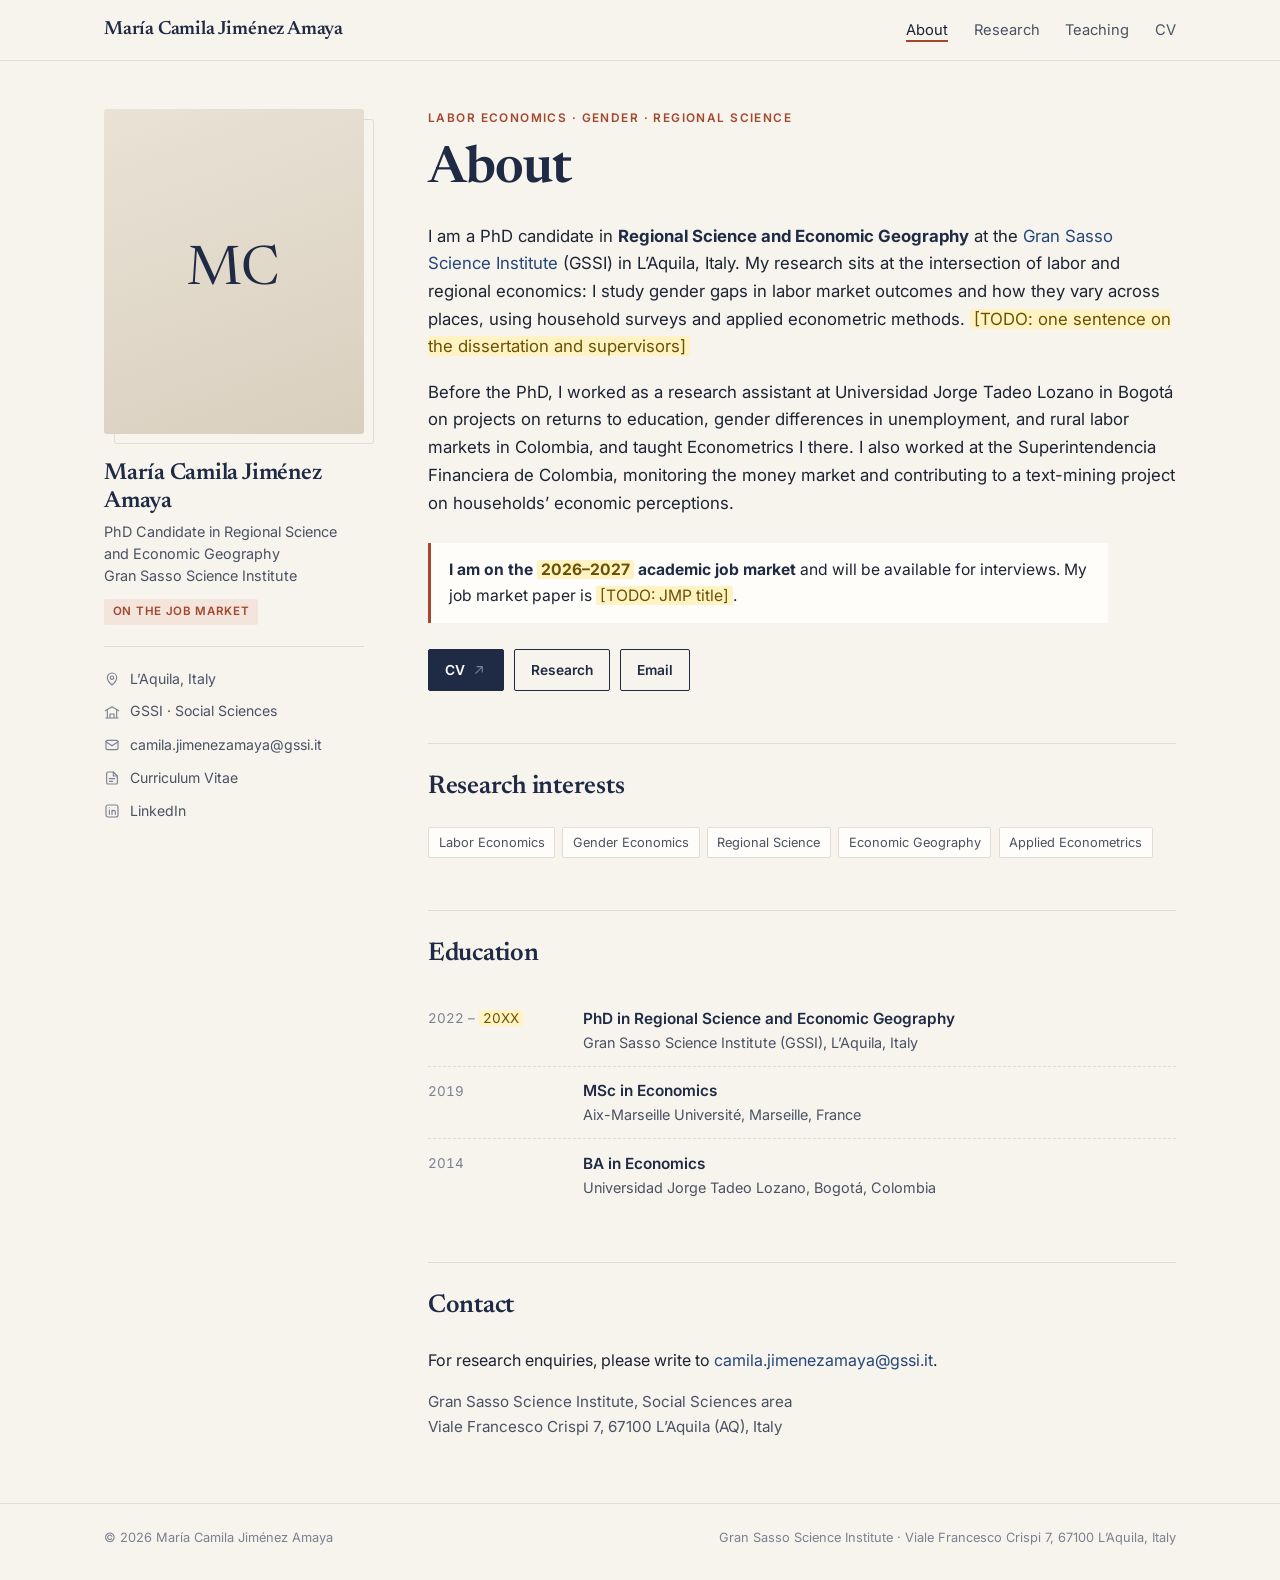
==== index.html @ ac66f8f9 "Initial academic website: About, Research, Teaching pages Static HTML/CSS site for GitHub Pages (no " ====
<!DOCTYPE html>
<html lang="en">
<head>
  <meta charset="utf-8">
  <meta name="viewport" content="width=device-width, initial-scale=1">
  <title>María Camila Jiménez Amaya</title>
  <meta name="description" content="María Camila Jiménez Amaya, PhD candidate in Regional Science and Economic Geography at the Gran Sasso Science Institute. Labor economics, gender gaps and regional labor markets.">
  <meta name="author" content="María Camila Jiménez Amaya">
  <meta property="og:title" content="María Camila Jiménez Amaya">
  <meta property="og:description" content="María Camila Jiménez Amaya, PhD candidate in Regional Science and Economic Geography at the Gran Sasso Science Institute. Labor economics, gender gaps and regional labor markets.">
  <meta property="og:type" content="website">
  <link rel="icon" href="assets/img/favicon.svg" type="image/svg+xml">
  <link rel="preconnect" href="https://fonts.googleapis.com">
  <link rel="preconnect" href="https://fonts.gstatic.com" crossorigin>
  <link href="https://fonts.googleapis.com/css2?family=Inter:wght@400;500;600;700&family=Newsreader:ital,opsz,wght@0,6..72,400;0,6..72,600;1,6..72,400&display=swap" rel="stylesheet">
  <link rel="stylesheet" href="assets/css/style.css">
</head>
<body>
<a class="skip-link" href="#content">Skip to content</a>

<header class="site-header">
  <div class="inner">
    <a class="brand" href="index.html">María Camila Jiménez Amaya</a>
    <nav aria-label="Main">
      <ul class="nav">
        <li><a href="index.html" aria-current="page">About</a></li>
        <li><a href="research.html">Research</a></li>
        <li><a href="teaching.html">Teaching</a></li>
        <li><a href="files/CV_Jimenez_Amaya.pdf">CV</a></li>
      </ul>
    </nav>
  </div>
</header>

<div class="layout">

  <aside class="profile" aria-label="Profile">
    <!-- PHOTO: save the portrait as assets/img/profile.jpg (portrait, ~800x1000 px) and replace the
         <div> below with:
         <img class="portrait" src="assets/img/profile.jpg" alt="Portrait of María Camila Jiménez Amaya"> -->
    <div class="portrait placeholder" role="img" aria-label="Photo coming soon">MC</div>
    <h2>María Camila Jiménez Amaya</h2>
    <p class="role">PhD Candidate in Regional Science and Economic Geography<br>Gran Sasso Science Institute</p>
    <span class="jm-badge">On the job market</span>
    <ul>
      <li><svg class="icon" viewBox="0 0 24 24" fill="none" stroke="currentColor" stroke-width="1.7" stroke-linecap="round" stroke-linejoin="round" aria-hidden="true"><path d="M12 21s-7-6.2-7-11a7 7 0 0 1 14 0c0 4.8-7 11-7 11z"/><circle cx="12" cy="10" r="2.5"/></svg>L’Aquila, Italy</li>
      <li><svg class="icon" viewBox="0 0 24 24" fill="none" stroke="currentColor" stroke-width="1.7" stroke-linecap="round" stroke-linejoin="round" aria-hidden="true"><path d="M3 21h18M5 21V10M19 21V10M9 21v-6h6v6M2 10l10-6 10 6"/></svg><a href="https://www.gssi.it/">GSSI · Social Sciences</a></li>
      <li><svg class="icon" viewBox="0 0 24 24" fill="none" stroke="currentColor" stroke-width="1.7" stroke-linecap="round" stroke-linejoin="round" aria-hidden="true"><rect x="3" y="5" width="18" height="14" rx="2"/><path d="m3 7 9 6 9-6"/></svg><a href="mailto:camila.jimenezamaya@gssi.it">camila.jimenezamaya@gssi.it</a></li>
      <li><svg class="icon" viewBox="0 0 24 24" fill="none" stroke="currentColor" stroke-width="1.7" stroke-linecap="round" stroke-linejoin="round" aria-hidden="true"><path d="M14 3H6a2 2 0 0 0-2 2v14a2 2 0 0 0 2 2h12a2 2 0 0 0 2-2V9z"/><path d="M14 3v6h6M8 13h8M8 17h5"/></svg><a href="files/CV_Jimenez_Amaya.pdf">Curriculum Vitae</a></li>
      <li><svg class="icon" viewBox="0 0 24 24" fill="none" stroke="currentColor" stroke-width="1.7" stroke-linecap="round" stroke-linejoin="round" aria-hidden="true"><rect x="3" y="3" width="18" height="18" rx="3"/><path d="M8 10.5V17M8 7.2v.01M12 17v-6.5M12 13.5a2.5 2.5 0 0 1 5 0V17"/></svg><a href="https://www.linkedin.com/in/mar%C3%ADa-camila-jim%C3%A9nez-amaya-291373195/">LinkedIn</a></li>
      <!-- Uncomment and fill in when available:
      <li><svg class="icon" viewBox="0 0 24 24" fill="none" stroke="currentColor" stroke-width="1.7" stroke-linecap="round" stroke-linejoin="round" aria-hidden="true"><circle cx="12" cy="12" r="9"/><path d="M9 8.2v.01M9 10.8V16.5M12.5 8.5h1.6a4 4 0 0 1 0 8h-1.6z"/></svg><a href="https://orcid.org/0000-0000-0000-0000">ORCID</a></li>
      <li><svg class="icon" viewBox="0 0 24 24" fill="none" stroke="currentColor" stroke-width="1.7" stroke-linecap="round" stroke-linejoin="round" aria-hidden="true"><path d="M2 9.5 12 4.5l10 5-10 5z"/><path d="M6 11.5v4.5c3.3 2.2 8.7 2.2 12 0v-4.5"/></svg><a href="https://scholar.google.com/citations?user=XXXX">Google Scholar</a></li>
      -->
    </ul>
  </aside>

  <main id="content">

    <p class="eyebrow">Labor economics · Gender · Regional science</p>
    <h1>About</h1>

    <div class="lede">
      <p>I am a PhD candidate in <strong>Regional Science and Economic Geography</strong> at the
      <a href="https://www.gssi.it/">Gran Sasso Science Institute</a> (GSSI) in L’Aquila, Italy.
      My research sits at the intersection of labor and regional economics: I study gender gaps in labor
      market outcomes and how they vary across places, using household surveys and applied econometric methods.
      <!-- TODO: one sentence on the dissertation and supervisors, e.g.
           "My dissertation, supervised by Prof. X and Prof. Y, examines ..." -->
      <em class="todo">[TODO: one sentence on the dissertation and supervisors]</em></p>

      <p>Before the PhD, I worked as a research assistant at Universidad Jorge Tadeo Lozano in Bogotá on projects
      on returns to education, gender differences in unemployment, and rural labor markets in Colombia, and taught
      Econometrics I there. I also worked at the Superintendencia Financiera de Colombia, monitoring the money
      market and contributing to a text-mining project on households’ economic perceptions.</p>
    </div>

    <div class="callout">
      <strong>I am on the <span class="todo">2026–2027</span> academic job market</strong> and will be available
      for interviews. My job market paper is
      <a href="research.html#jmp"><span class="todo">[TODO: JMP title]</span></a>.
    </div>

    <div class="actions">
      <a class="btn solid" href="files/CV_Jimenez_Amaya.pdf">CV <svg class="icon" viewBox="0 0 24 24" fill="none" stroke="currentColor" stroke-width="1.7" stroke-linecap="round" stroke-linejoin="round" aria-hidden="true"><path d="M7 17 17 7M9 7h8v8"/></svg></a>
      <a class="btn" href="research.html">Research</a>
      <a class="btn" href="mailto:camila.jimenezamaya@gssi.it">Email</a>
    </div>

    <h2 class="section">Research interests</h2>
    <ul class="tags">
      <li>Labor Economics</li>
      <li>Gender Economics</li>
      <li>Regional Science</li>
      <li>Economic Geography</li>
      <li>Applied Econometrics</li>
    </ul>

    <h2 class="section">Education</h2>
    <ul class="entries">
      <li><span class="when">2022 – <span class="todo">20XX</span></span>
        <span class="what"><b>PhD in Regional Science and Economic Geography</b>
        <span>Gran Sasso Science Institute (GSSI), L’Aquila, Italy</span></span></li>
      <li><span class="when">2019</span>
        <span class="what"><b>MSc in Economics</b>
        <span>Aix-Marseille Université, Marseille, France</span></span></li>
      <li><span class="when">2014</span>
        <span class="what"><b>BA in Economics</b>
        <span>Universidad Jorge Tadeo Lozano, Bogotá, Colombia</span></span></li>
    </ul>

    <h2 class="section" id="contact">Contact</h2>
    <p style="max-width:68ch;margin:0 0 1rem">For research enquiries, please write to
      <a href="mailto:camila.jimenezamaya@gssi.it">camila.jimenezamaya@gssi.it</a>.</p>
    <p style="max-width:68ch;margin:0;color:var(--ink-soft);font-size:.95rem">
      Gran Sasso Science Institute, Social Sciences area<br>
      Viale Francesco Crispi 7, 67100 L’Aquila (AQ), Italy</p>

  </main>
</div>

<footer class="site-footer">
  <div class="inner">
    <span>© 2026 María Camila Jiménez Amaya</span>
    <span>Gran Sasso Science Institute · Viale Francesco Crispi 7, 67100 L’Aquila, Italy</span>
  </div>
</footer>
</body>
</html>
---- assets/css/style.css ----
/* ==========================================================================
   María Camila Jiménez Amaya — personal academic website
   Plain HTML/CSS, no build step. Colours and fonts are set in :root below.
   ========================================================================== */

:root {
  --bg: #f7f4ee;          /* warm paper */
  --surface: #fffdf9;     /* cards */
  --ink: #1c2333;         /* body text */
  --ink-soft: #4a5263;    /* secondary text */
  --muted: #7b8191;       /* dates, meta */
  --rule: #e3ddd1;        /* hairlines */
  --accent: #a3472d;      /* terracotta: labels, links on hover */
  --accent-soft: #f3e4dc;
  --navy: #1f2a44;        /* buttons, name */
  --link: #24467a;

  --serif: "Newsreader", "Source Serif 4", Georgia, "Times New Roman", serif;
  --sans: "Inter", -apple-system, BlinkMacSystemFont, "Segoe UI", Roboto, Helvetica, Arial, sans-serif;

  --maxw: 1120px;
  --sidebar: 260px;
}

*,
*::before,
*::after { box-sizing: border-box; }

html { -webkit-text-size-adjust: 100%; scroll-behavior: smooth; }

body {
  margin: 0;
  background: var(--bg);
  color: var(--ink);
  font-family: var(--sans);
  font-size: 16px;
  line-height: 1.65;
  -webkit-font-smoothing: antialiased;
}

a { color: var(--link); text-decoration: none; border-bottom: 1px solid transparent; transition: color .15s, border-color .15s; }
a:hover { color: var(--accent); border-bottom-color: currentColor; }
a:focus-visible, button:focus-visible, summary:focus-visible { outline: 2px solid var(--accent); outline-offset: 3px; border-radius: 2px; }

img { max-width: 100%; display: block; }

.skip-link { position: absolute; left: -9999px; }
.skip-link:focus { left: 1rem; top: 1rem; background: var(--navy); color: #fff; padding: .5rem .75rem; z-index: 10; }

/* ---------- Top navigation ---------- */
.site-header {
  position: sticky; top: 0; z-index: 5;
  background: rgba(247, 244, 238, .92);
  backdrop-filter: saturate(140%) blur(6px);
  border-bottom: 1px solid var(--rule);
}
.site-header .inner {
  max-width: var(--maxw); margin: 0 auto; padding: .9rem 1.5rem;
  display: flex; align-items: center; justify-content: space-between; gap: 1rem;
}
.brand { font-family: var(--serif); font-size: 1.2rem; font-weight: 600; color: var(--navy); border: 0; letter-spacing: -.01em; }
.brand:hover { border: 0; color: var(--navy); }
.nav { display: flex; gap: 1.6rem; list-style: none; margin: 0; padding: 0; font-size: .92rem; }
.nav a { color: var(--ink-soft); border: 0; padding: .2rem 0; }
.nav a:hover { color: var(--ink); }
.nav a[aria-current="page"] { color: var(--ink); box-shadow: inset 0 -2px 0 var(--accent); }

/* ---------- Page layout ---------- */
.layout {
  max-width: var(--maxw); margin: 0 auto; padding: 3rem 1.5rem 4rem;
  display: grid; grid-template-columns: var(--sidebar) minmax(0, 1fr); gap: 4rem;
}

/* ---------- Sidebar (profile) ---------- */
.profile { position: sticky; top: 5.5rem; align-self: start; }
.portrait {
  width: 100%; aspect-ratio: 4 / 5; object-fit: cover;
  border-radius: 3px;
  box-shadow: 10px 10px 0 -1px var(--bg), 10px 10px 0 0 var(--rule);
}
/* Placeholder shown until a photo is added (see README). */
.portrait.placeholder {
  display: grid; place-items: center;
  background: linear-gradient(160deg, #e9e2d5, #d9cfbf);
  font-family: var(--serif); font-size: 3.4rem; color: var(--navy); letter-spacing: .02em;
}
.profile h2 { font-family: var(--serif); font-weight: 600; font-size: 1.45rem; line-height: 1.2; margin: 1.6rem 0 .35rem; color: var(--navy); letter-spacing: -.01em; }
.profile .role { margin: 0; font-size: .9rem; color: var(--ink-soft); line-height: 1.5; }
.profile .jm-badge {
  display: inline-block; margin-top: .8rem; padding: .22rem .55rem;
  font-size: .72rem; font-weight: 600; letter-spacing: .06em; text-transform: uppercase;
  color: var(--accent); background: var(--accent-soft); border-radius: 2px;
}
.profile ul { list-style: none; padding: 0; margin: 1.3rem 0 0; border-top: 1px solid var(--rule); padding-top: 1rem; font-size: .88rem; }
.profile li { display: flex; align-items: center; gap: .6rem; padding: .28rem 0; color: var(--ink-soft); }
.profile li a { color: var(--ink-soft); }
.profile li a:hover { color: var(--accent); }
.icon { width: 16px; height: 16px; flex: none; color: var(--muted); }

/* ---------- Main content ---------- */
main { min-width: 0; }
.eyebrow {
  font-size: .74rem; font-weight: 600; letter-spacing: .12em; text-transform: uppercase;
  color: var(--accent); margin: 0 0 .9rem;
}
h1 {
  font-family: var(--serif); font-weight: 600; color: var(--navy);
  font-size: clamp(2.2rem, 4.2vw, 3.2rem); line-height: 1.08; letter-spacing: -.02em;
  margin: 0 0 1.5rem;
}
h2.section {
  font-family: var(--serif); font-weight: 600; color: var(--navy);
  font-size: 1.6rem; letter-spacing: -.01em; margin: 3.2rem 0 1.2rem;
  padding-top: 1.4rem; border-top: 1px solid var(--rule);
}
h3 { font-family: var(--serif); font-weight: 600; color: var(--navy); }

.lede p { font-size: 1.05rem; color: var(--ink); margin: 0 0 1.1rem; max-width: 68ch; }
.lede strong { color: var(--navy); }

.callout {
  border-left: 3px solid var(--accent); background: var(--surface);
  padding: .9rem 1.1rem; margin: 1.6rem 0; max-width: 68ch; font-size: .98rem;
}
.callout strong { color: var(--navy); }

.actions { display: flex; flex-wrap: wrap; gap: .6rem; margin: 1.6rem 0 0; }
.btn {
  display: inline-flex; align-items: center; gap: .4rem;
  font-size: .86rem; font-weight: 600; padding: .55rem 1rem; border-radius: 2px;
  border: 1px solid var(--navy); color: var(--navy); background: transparent;
}
.btn:hover { background: var(--navy); color: #fff; border-color: var(--navy); }
.btn.solid { background: var(--navy); color: #fff; }
.btn.solid:hover { background: var(--accent); border-color: var(--accent); }

.tags { display: flex; flex-wrap: wrap; gap: .45rem; padding: 0; margin: 0; list-style: none; }
.tags li {
  font-size: .8rem; padding: .25rem .6rem; border: 1px solid var(--rule); background: var(--surface);
  border-radius: 2px; color: var(--ink-soft);
}

/* Timeline-style lists (education, experience) */
.entries { list-style: none; padding: 0; margin: 0; }
.entries li { display: grid; grid-template-columns: 8.5rem 1fr; gap: 1.2rem; padding: .7rem 0; border-bottom: 1px dashed var(--rule); }
.entries li:last-child { border-bottom: 0; }
.entries .when { font-size: .84rem; color: var(--muted); font-variant-numeric: tabular-nums; padding-top: .1rem; }
.entries .what { font-size: .96rem; }
.entries .what b { color: var(--navy); font-weight: 600; }
.entries .what span { display: block; color: var(--ink-soft); font-size: .9rem; }

/* ---------- Research: paper cards (Karge-style) ---------- */
.paper {
  display: grid; grid-template-columns: minmax(200px, 15rem) 1fr; gap: 2rem;
  background: var(--surface); border: 1px solid var(--rule); border-top: 3px solid var(--accent);
  padding: 1.8rem; margin: 0 0 1.4rem;
}
.paper .label { font-size: .7rem; font-weight: 700; letter-spacing: .12em; text-transform: uppercase; color: var(--accent); margin: 0 0 .7rem; }
.paper h3 { font-size: 1.55rem; line-height: 1.15; margin: 0 0 .6rem; letter-spacing: -.01em; }
.paper .authors { font-size: .88rem; color: var(--ink-soft); font-style: italic; margin: 0 0 1rem; }
.paper .abstract { font-size: .95rem; color: var(--ink); margin: 0; }
.paper .abstract p { margin: 0 0 .8rem; }
.paper.wip { border-top-color: var(--rule); }
.paper.wip .label { color: var(--muted); }

/* Publication list */
.pubs { list-style: none; padding: 0; margin: 0; }
.pubs > li { padding: 1.1rem 0; border-bottom: 1px solid var(--rule); }
.pubs > li:last-child { border-bottom: 0; }
.pub-title { font-family: var(--serif); font-size: 1.18rem; font-weight: 600; color: var(--navy); line-height: 1.3; margin: 0 0 .25rem; }
.pub-meta { font-size: .9rem; color: var(--ink-soft); margin: 0; }
.pub-meta em { color: var(--ink); }
.pub-links { display: flex; flex-wrap: wrap; gap: 1rem; margin-top: .5rem; font-size: .84rem; }
.pub-links a, .pub-links summary { font-weight: 600; }
details summary { cursor: pointer; color: var(--link); list-style: none; display: inline; }
details summary::-webkit-details-marker { display: none; }
details summary::after { content: " +"; }
details[open] summary::after { content: " −"; }
details[open] summary { color: var(--accent); }
details .abstract-text { font-size: .92rem; color: var(--ink-soft); margin: .6rem 0 0; max-width: 72ch; }
.pub-row { display: flex; flex-wrap: wrap; gap: 1rem; align-items: baseline; margin-top: .5rem; font-size: .84rem; }

/* ---------- Teaching (Champalaune-style) ---------- */
.inst { margin: 0 0 2rem; }
.inst h3 { font-size: 1.2rem; margin: 0 0 .6rem; }
.courses { list-style: none; padding: 0; margin: 0; }
.courses li { padding: .55rem 0 .55rem 1rem; border-left: 2px solid var(--rule); margin-bottom: .4rem; }
.courses .course { font-weight: 600; color: var(--ink); }
.courses .term { font-style: italic; color: var(--muted); font-weight: 400; }
.courses .detail { display: block; font-size: .9rem; color: var(--ink-soft); }

/* Placeholder marker — search the code for "TODO" to find every one. */
.todo { background: #fff3c4; color: #6b5200; padding: 0 .25rem; border-radius: 2px; font-style: normal; }

/* ---------- Footer ---------- */
.site-footer { border-top: 1px solid var(--rule); }
.site-footer .inner { max-width: var(--maxw); margin: 0 auto; padding: 1.4rem 1.5rem 2rem; font-size: .8rem; color: var(--muted); display: flex; justify-content: space-between; flex-wrap: wrap; gap: .5rem; }
.site-footer a { color: var(--muted); }

/* ---------- Responsive ---------- */
@media (max-width: 900px) {
  .layout { grid-template-columns: 1fr; gap: 2.5rem; padding-top: 2rem; }
  .profile { position: static; display: grid; grid-template-columns: 120px 1fr; gap: 0 1.3rem; align-items: start; }
  .portrait { grid-row: span 4; box-shadow: none; }
  .portrait.placeholder { font-size: 2rem; }
  .profile h2 { margin-top: 0; }
  .profile ul { grid-column: 1 / -1; }
  .paper { grid-template-columns: 1fr; gap: 1rem; padding: 1.4rem; }
}
@media (max-width: 560px) {
  .site-header .inner { flex-direction: column; align-items: flex-start; gap: .4rem; }
  .nav { gap: 1.1rem; }
  .entries li { grid-template-columns: 1fr; gap: .1rem; }
  .profile { grid-template-columns: 96px 1fr; }
}

@media print {
  .site-header, .profile ul, .actions, .site-footer { display: none; }
  .layout { display: block; padding: 0; }
  body { background: #fff; }
}
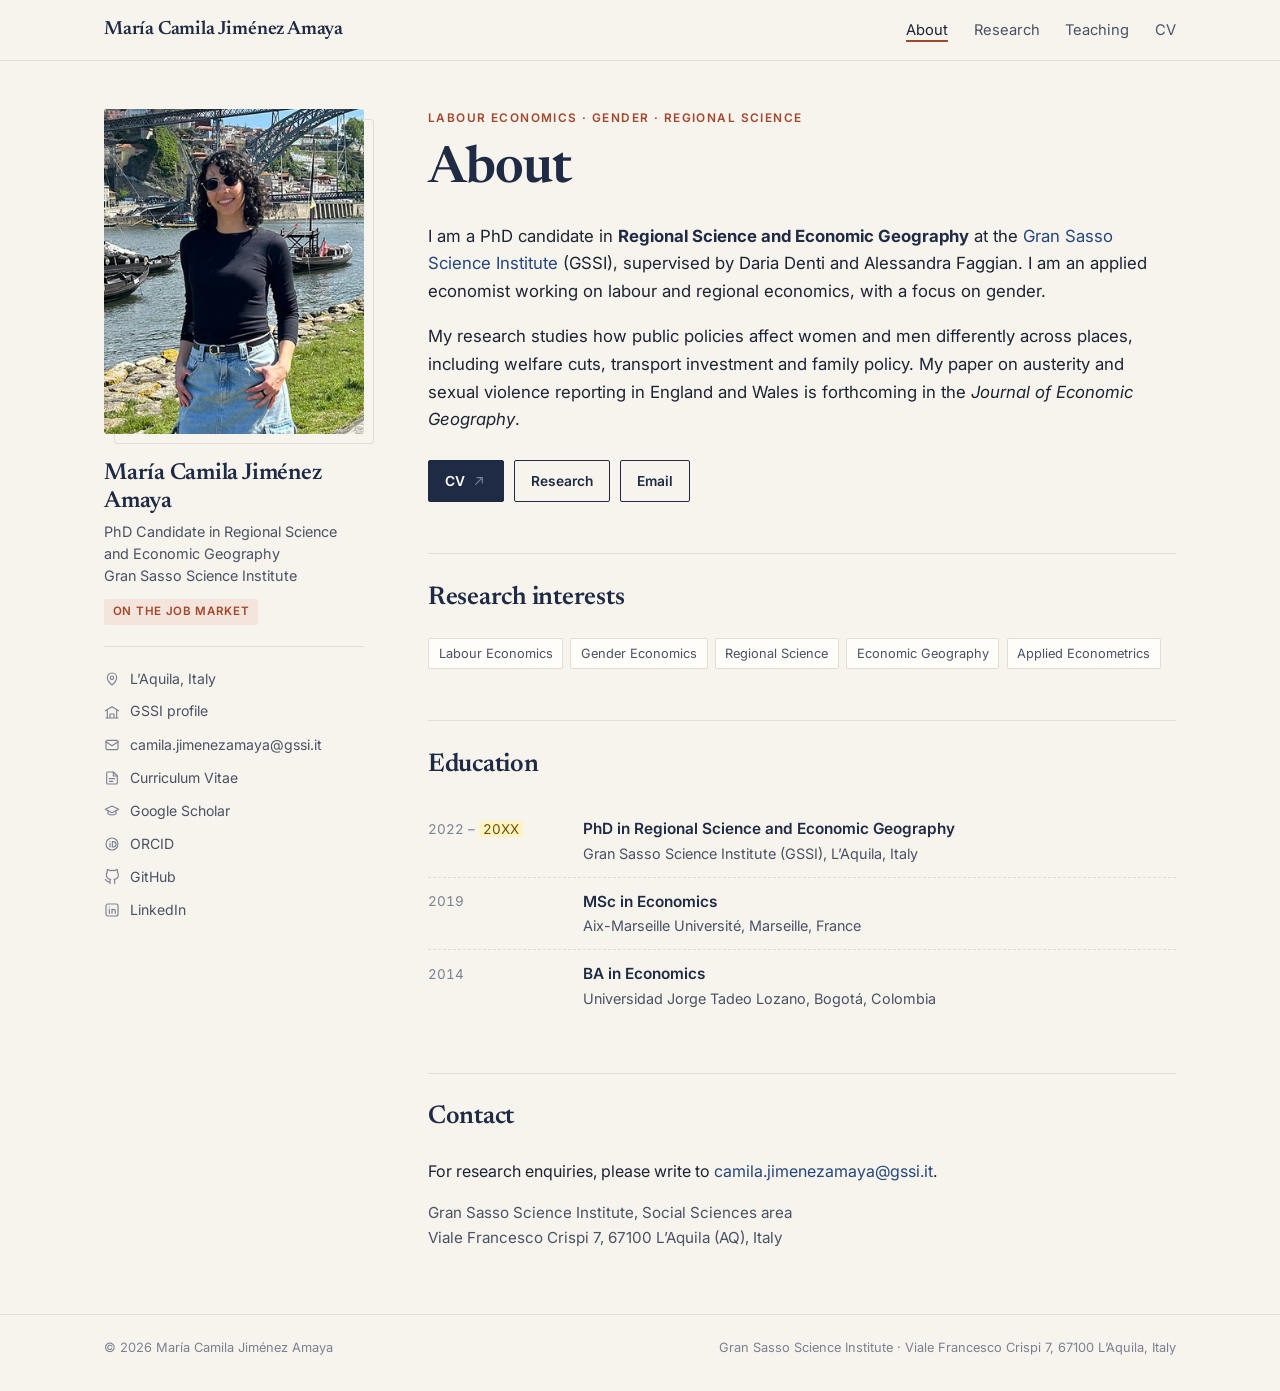
==== commit 4b6ec241: "Add photo, new About text, academic profile links; add JEG paper - Profile photo in sidebar - About " ====
--- a/index.html
+++ b/index.html
@@ -35,50 +35,35 @@
 <div class="layout">
 
   <aside class="profile" aria-label="Profile">
-    <!-- PHOTO: save the portrait as assets/img/profile.jpg (portrait, ~800x1000 px) and replace the
-         <div> below with:
-         <img class="portrait" src="assets/img/profile.jpg" alt="Portrait of María Camila Jiménez Amaya"> -->
-    <div class="portrait placeholder" role="img" aria-label="Photo coming soon">MC</div>
+    <img class="portrait" src="assets/img/profile.jpg" alt="Portrait of María Camila Jiménez Amaya" width="640" height="800">
     <h2>María Camila Jiménez Amaya</h2>
     <p class="role">PhD Candidate in Regional Science and Economic Geography<br>Gran Sasso Science Institute</p>
     <span class="jm-badge">On the job market</span>
     <ul>
       <li><svg class="icon" viewBox="0 0 24 24" fill="none" stroke="currentColor" stroke-width="1.7" stroke-linecap="round" stroke-linejoin="round" aria-hidden="true"><path d="M12 21s-7-6.2-7-11a7 7 0 0 1 14 0c0 4.8-7 11-7 11z"/><circle cx="12" cy="10" r="2.5"/></svg>L’Aquila, Italy</li>
-      <li><svg class="icon" viewBox="0 0 24 24" fill="none" stroke="currentColor" stroke-width="1.7" stroke-linecap="round" stroke-linejoin="round" aria-hidden="true"><path d="M3 21h18M5 21V10M19 21V10M9 21v-6h6v6M2 10l10-6 10 6"/></svg><a href="https://www.gssi.it/">GSSI · Social Sciences</a></li>
+      <li><svg class="icon" viewBox="0 0 24 24" fill="none" stroke="currentColor" stroke-width="1.7" stroke-linecap="round" stroke-linejoin="round" aria-hidden="true"><path d="M3 21h18M5 21V10M19 21V10M9 21v-6h6v6M2 10l10-6 10 6"/></svg><a href="https://www.gssi.it/people/students/students-social-science-gssi-cities/item/20030-jimenez-amaya-maria-camila">GSSI profile</a></li>
       <li><svg class="icon" viewBox="0 0 24 24" fill="none" stroke="currentColor" stroke-width="1.7" stroke-linecap="round" stroke-linejoin="round" aria-hidden="true"><rect x="3" y="5" width="18" height="14" rx="2"/><path d="m3 7 9 6 9-6"/></svg><a href="mailto:camila.jimenezamaya@gssi.it">camila.jimenezamaya@gssi.it</a></li>
       <li><svg class="icon" viewBox="0 0 24 24" fill="none" stroke="currentColor" stroke-width="1.7" stroke-linecap="round" stroke-linejoin="round" aria-hidden="true"><path d="M14 3H6a2 2 0 0 0-2 2v14a2 2 0 0 0 2 2h12a2 2 0 0 0 2-2V9z"/><path d="M14 3v6h6M8 13h8M8 17h5"/></svg><a href="files/CV_Jimenez_Amaya.pdf">Curriculum Vitae</a></li>
+      <li><svg class="icon" viewBox="0 0 24 24" fill="none" stroke="currentColor" stroke-width="1.7" stroke-linecap="round" stroke-linejoin="round" aria-hidden="true"><path d="M2 9.5 12 4.5l10 5-10 5z"/><path d="M6 11.5v4.5c3.3 2.2 8.7 2.2 12 0v-4.5"/></svg><a href="https://scholar.google.com/citations?user=z1n71UMAAAAJ&amp;hl=en">Google Scholar</a></li>
+      <li><svg class="icon" viewBox="0 0 24 24" fill="none" stroke="currentColor" stroke-width="1.7" stroke-linecap="round" stroke-linejoin="round" aria-hidden="true"><circle cx="12" cy="12" r="9"/><path d="M9 8.2v.01M9 10.8V16.5M12.5 8.5h1.6a4 4 0 0 1 0 8h-1.6z"/></svg><a href="https://orcid.org/0000-0001-6446-1779">ORCID</a></li>
+      <li><svg class="icon" viewBox="0 0 24 24" fill="none" stroke="currentColor" stroke-width="1.7" stroke-linecap="round" stroke-linejoin="round" aria-hidden="true"><path d="M9 19c-5 1.5-5-2.5-7-3m14 6v-3.87a3.37 3.37 0 0 0-.94-2.61c3.14-.35 6.44-1.54 6.44-7A5.44 5.44 0 0 0 20 4.77 5.07 5.07 0 0 0 19.91 1S18.73.65 16 2.48a13.38 13.38 0 0 0-7 0C6.27.65 5.09 1 5.09 1A5.07 5.07 0 0 0 5 4.77a5.44 5.44 0 0 0-1.5 3.78c0 5.42 3.3 6.61 6.44 7A3.37 3.37 0 0 0 9 18.13V22"/></svg><a href="https://github.com/mariacjimeneza">GitHub</a></li>
       <li><svg class="icon" viewBox="0 0 24 24" fill="none" stroke="currentColor" stroke-width="1.7" stroke-linecap="round" stroke-linejoin="round" aria-hidden="true"><rect x="3" y="3" width="18" height="18" rx="3"/><path d="M8 10.5V17M8 7.2v.01M12 17v-6.5M12 13.5a2.5 2.5 0 0 1 5 0V17"/></svg><a href="https://www.linkedin.com/in/mar%C3%ADa-camila-jim%C3%A9nez-amaya-291373195/">LinkedIn</a></li>
-      <!-- Uncomment and fill in when available:
-      <li><svg class="icon" viewBox="0 0 24 24" fill="none" stroke="currentColor" stroke-width="1.7" stroke-linecap="round" stroke-linejoin="round" aria-hidden="true"><circle cx="12" cy="12" r="9"/><path d="M9 8.2v.01M9 10.8V16.5M12.5 8.5h1.6a4 4 0 0 1 0 8h-1.6z"/></svg><a href="https://orcid.org/0000-0000-0000-0000">ORCID</a></li>
-      <li><svg class="icon" viewBox="0 0 24 24" fill="none" stroke="currentColor" stroke-width="1.7" stroke-linecap="round" stroke-linejoin="round" aria-hidden="true"><path d="M2 9.5 12 4.5l10 5-10 5z"/><path d="M6 11.5v4.5c3.3 2.2 8.7 2.2 12 0v-4.5"/></svg><a href="https://scholar.google.com/citations?user=XXXX">Google Scholar</a></li>
-      -->
     </ul>
   </aside>
 
   <main id="content">
 
-    <p class="eyebrow">Labor economics · Gender · Regional science</p>
+    <p class="eyebrow">Labour economics · Gender · Regional science</p>
     <h1>About</h1>
 
     <div class="lede">
       <p>I am a PhD candidate in <strong>Regional Science and Economic Geography</strong> at the
-      <a href="https://www.gssi.it/">Gran Sasso Science Institute</a> (GSSI) in L’Aquila, Italy.
-      My research sits at the intersection of labor and regional economics: I study gender gaps in labor
-      market outcomes and how they vary across places, using household surveys and applied econometric methods.
-      <!-- TODO: one sentence on the dissertation and supervisors, e.g.
-           "My dissertation, supervised by Prof. X and Prof. Y, examines ..." -->
-      <em class="todo">[TODO: one sentence on the dissertation and supervisors]</em></p>
+      <a href="https://www.gssi.it/">Gran Sasso Science Institute</a> (GSSI), supervised by Daria Denti and
+      Alessandra Faggian. I am an applied economist working on labour and regional economics, with a focus on gender.</p>
 
-      <p>Before the PhD, I worked as a research assistant at Universidad Jorge Tadeo Lozano in Bogotá on projects
-      on returns to education, gender differences in unemployment, and rural labor markets in Colombia, and taught
-      Econometrics I there. I also worked at the Superintendencia Financiera de Colombia, monitoring the money
-      market and contributing to a text-mining project on households’ economic perceptions.</p>
-    </div>
-
-    <div class="callout">
-      <strong>I am on the <span class="todo">2026–2027</span> academic job market</strong> and will be available
-      for interviews. My job market paper is
-      <a href="research.html#jmp"><span class="todo">[TODO: JMP title]</span></a>.
+      <p>My research studies how public policies affect women and men differently across places, including welfare
+      cuts, transport investment and family policy. My paper on austerity and sexual violence reporting in England
+      and Wales is forthcoming in the <em>Journal of Economic Geography</em>.</p>
     </div>
 
     <div class="actions">
@@ -89,7 +74,7 @@
 
     <h2 class="section">Research interests</h2>
     <ul class="tags">
-      <li>Labor Economics</li>
+      <li>Labour Economics</li>
       <li>Gender Economics</li>
       <li>Regional Science</li>
       <li>Economic Geography</li>
--- a/assets/css/style.css
+++ b/assets/css/style.css
@@ -74,7 +74,7 @@
 /* ---------- Sidebar (profile) ---------- */
 .profile { position: sticky; top: 5.5rem; align-self: start; }
 .portrait {
-  width: 100%; aspect-ratio: 4 / 5; object-fit: cover;
+  width: 100%; height: auto; aspect-ratio: 4 / 5; object-fit: cover; object-position: center top;
   border-radius: 3px;
   box-shadow: 10px 10px 0 -1px var(--bg), 10px 10px 0 0 var(--rule);
 }
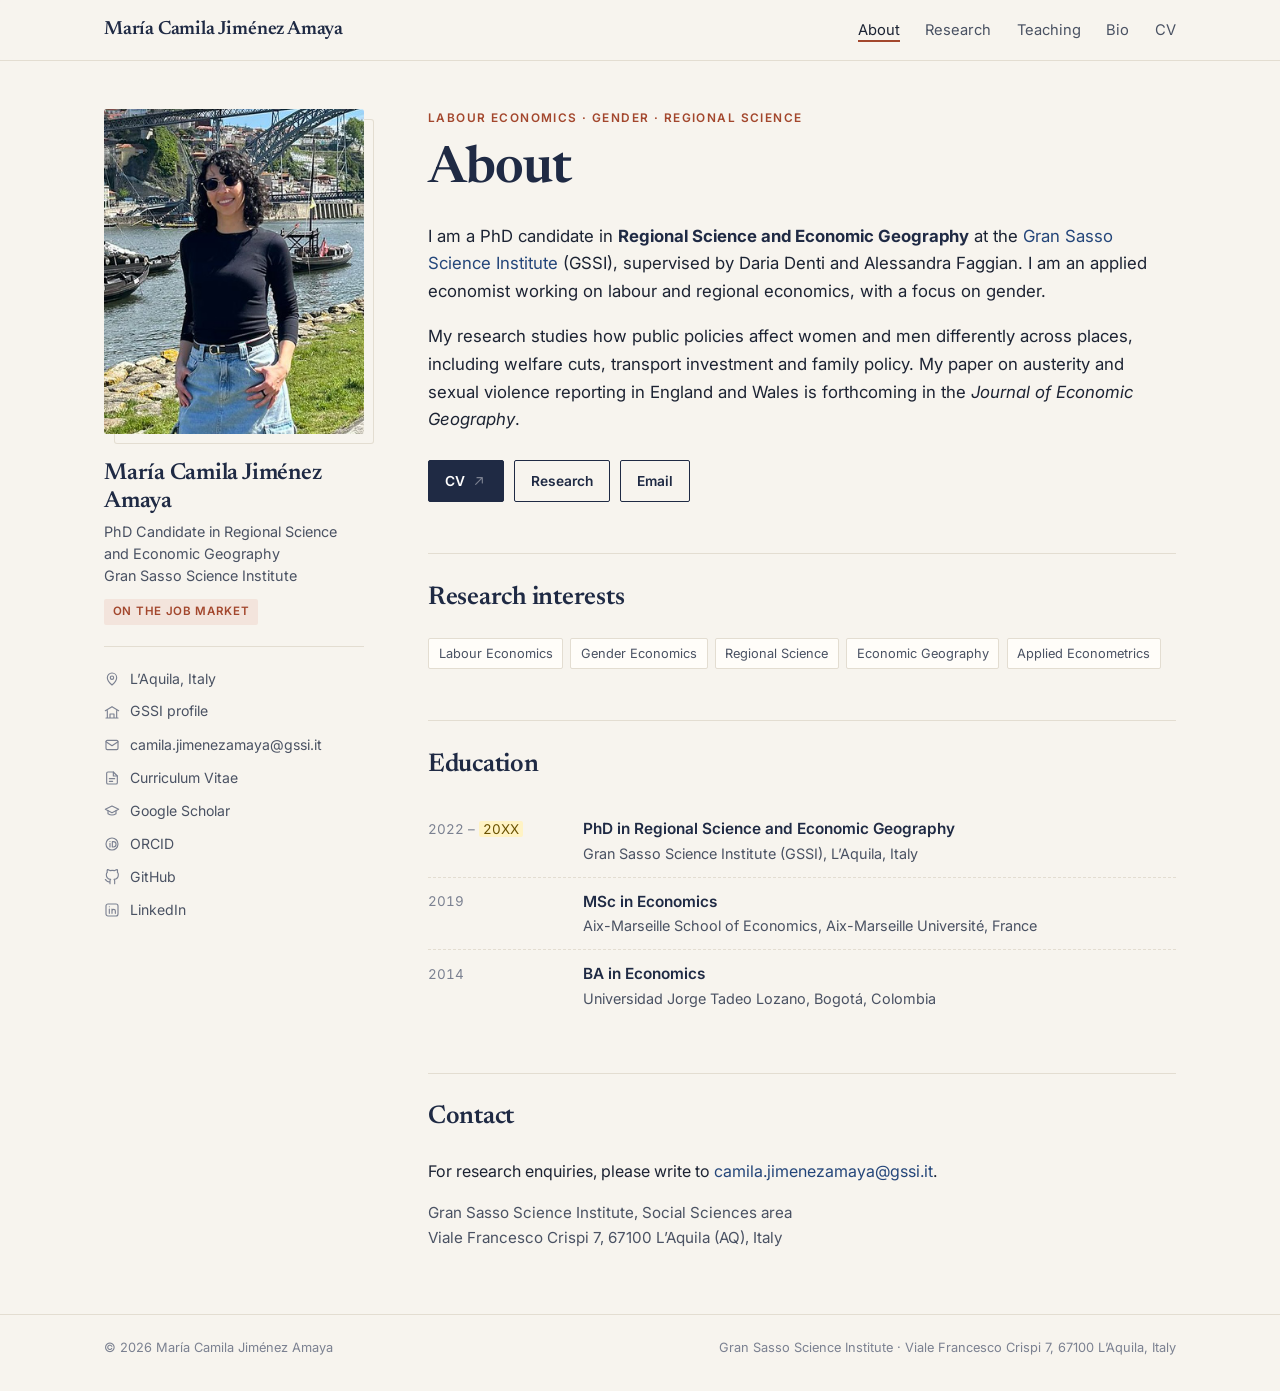
==== commit 584007d5: "Add Bio page and menu link Co-Authored-By: Claude Opus 5.5 <noreply@anthropic.com> Claude-Session: h" ====
--- a/index.html
+++ b/index.html
@@ -26,6 +26,7 @@
         <li><a href="index.html" aria-current="page">About</a></li>
         <li><a href="research.html">Research</a></li>
         <li><a href="teaching.html">Teaching</a></li>
+        <li><a href="bio.html">Bio</a></li>
         <li><a href="files/CV_Jimenez_Amaya.pdf">CV</a></li>
       </ul>
     </nav>
@@ -88,7 +89,7 @@
         <span>Gran Sasso Science Institute (GSSI), L’Aquila, Italy</span></span></li>
       <li><span class="when">2019</span>
         <span class="what"><b>MSc in Economics</b>
-        <span>Aix-Marseille Université, Marseille, France</span></span></li>
+        <span>Aix-Marseille School of Economics, Aix-Marseille Université, France</span></span></li>
       <li><span class="when">2014</span>
         <span class="what"><b>BA in Economics</b>
         <span>Universidad Jorge Tadeo Lozano, Bogotá, Colombia</span></span></li>
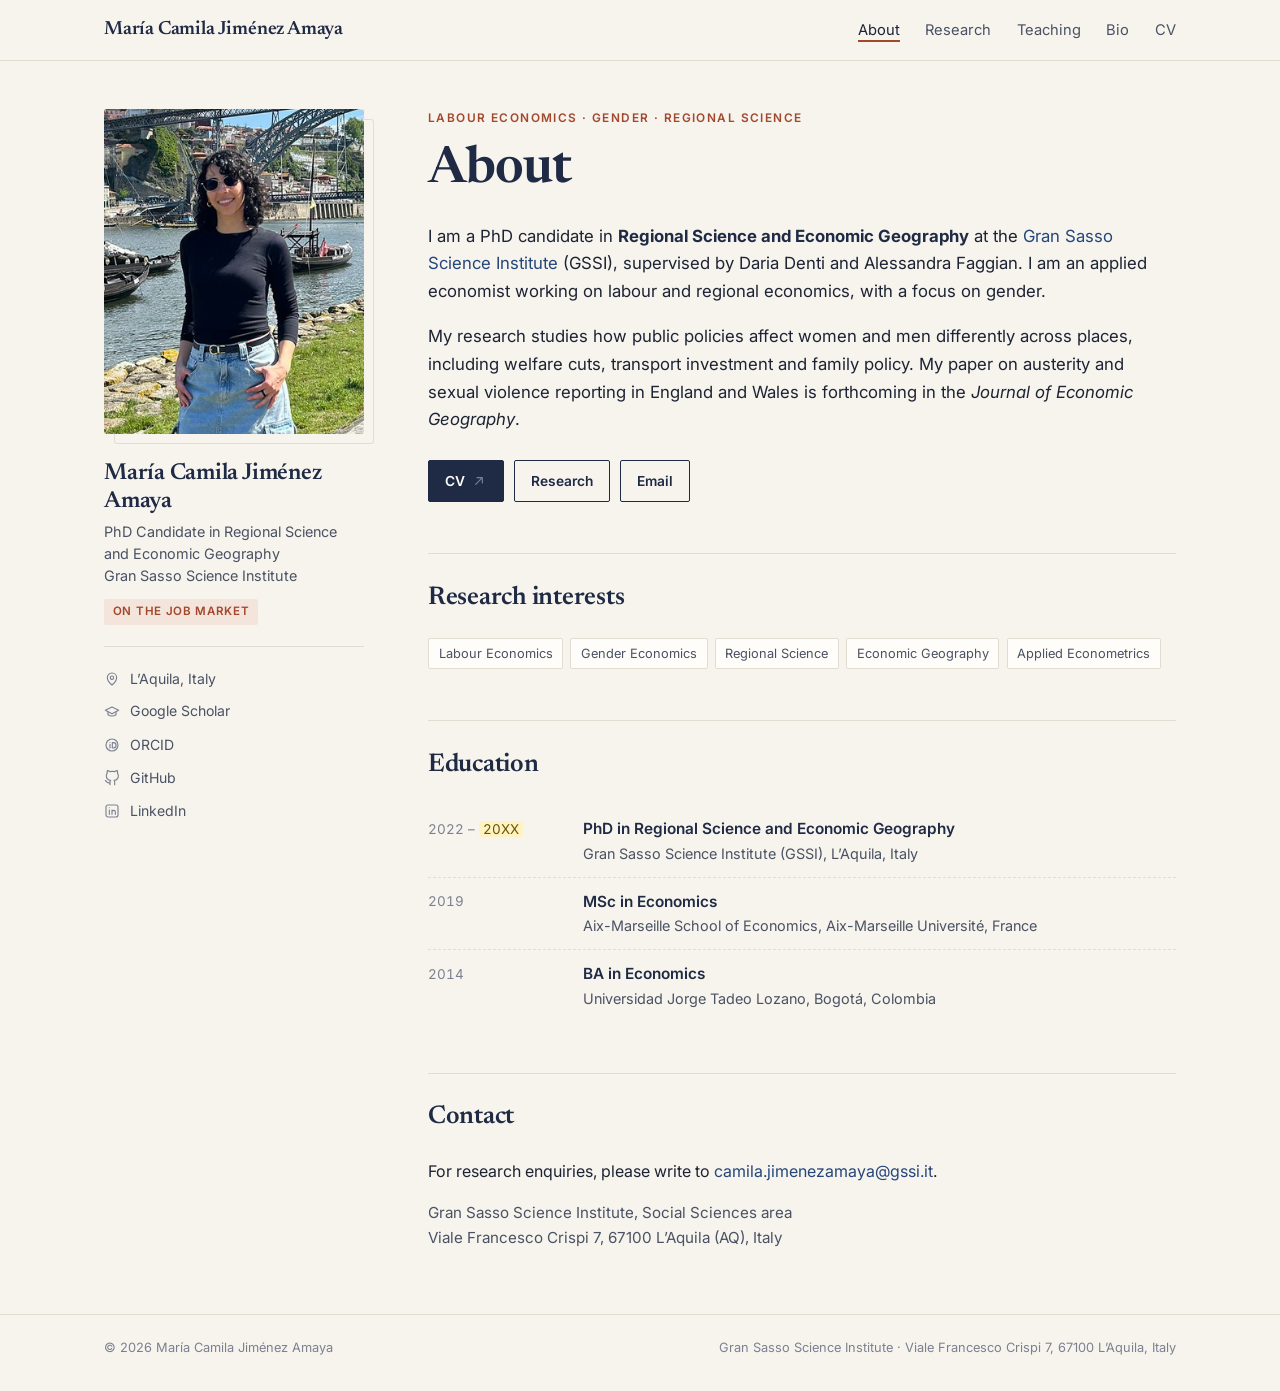
==== commit 6b541d8e: "Sidebar: remove email, CV and GSSI profile links Co-Authored-By: Claude Opus 5.5 <noreply@anthropic." ====
--- a/index.html
+++ b/index.html
@@ -42,9 +42,6 @@
     <span class="jm-badge">On the job market</span>
     <ul>
       <li><svg class="icon" viewBox="0 0 24 24" fill="none" stroke="currentColor" stroke-width="1.7" stroke-linecap="round" stroke-linejoin="round" aria-hidden="true"><path d="M12 21s-7-6.2-7-11a7 7 0 0 1 14 0c0 4.8-7 11-7 11z"/><circle cx="12" cy="10" r="2.5"/></svg>L’Aquila, Italy</li>
-      <li><svg class="icon" viewBox="0 0 24 24" fill="none" stroke="currentColor" stroke-width="1.7" stroke-linecap="round" stroke-linejoin="round" aria-hidden="true"><path d="M3 21h18M5 21V10M19 21V10M9 21v-6h6v6M2 10l10-6 10 6"/></svg><a href="https://www.gssi.it/people/students/students-social-science-gssi-cities/item/20030-jimenez-amaya-maria-camila">GSSI profile</a></li>
-      <li><svg class="icon" viewBox="0 0 24 24" fill="none" stroke="currentColor" stroke-width="1.7" stroke-linecap="round" stroke-linejoin="round" aria-hidden="true"><rect x="3" y="5" width="18" height="14" rx="2"/><path d="m3 7 9 6 9-6"/></svg><a href="mailto:camila.jimenezamaya@gssi.it">camila.jimenezamaya@gssi.it</a></li>
-      <li><svg class="icon" viewBox="0 0 24 24" fill="none" stroke="currentColor" stroke-width="1.7" stroke-linecap="round" stroke-linejoin="round" aria-hidden="true"><path d="M14 3H6a2 2 0 0 0-2 2v14a2 2 0 0 0 2 2h12a2 2 0 0 0 2-2V9z"/><path d="M14 3v6h6M8 13h8M8 17h5"/></svg><a href="files/CV_Jimenez_Amaya.pdf">Curriculum Vitae</a></li>
       <li><svg class="icon" viewBox="0 0 24 24" fill="none" stroke="currentColor" stroke-width="1.7" stroke-linecap="round" stroke-linejoin="round" aria-hidden="true"><path d="M2 9.5 12 4.5l10 5-10 5z"/><path d="M6 11.5v4.5c3.3 2.2 8.7 2.2 12 0v-4.5"/></svg><a href="https://scholar.google.com/citations?user=z1n71UMAAAAJ&amp;hl=en">Google Scholar</a></li>
       <li><svg class="icon" viewBox="0 0 24 24" fill="none" stroke="currentColor" stroke-width="1.7" stroke-linecap="round" stroke-linejoin="round" aria-hidden="true"><circle cx="12" cy="12" r="9"/><path d="M9 8.2v.01M9 10.8V16.5M12.5 8.5h1.6a4 4 0 0 1 0 8h-1.6z"/></svg><a href="https://orcid.org/0000-0001-6446-1779">ORCID</a></li>
       <li><svg class="icon" viewBox="0 0 24 24" fill="none" stroke="currentColor" stroke-width="1.7" stroke-linecap="round" stroke-linejoin="round" aria-hidden="true"><path d="M9 19c-5 1.5-5-2.5-7-3m14 6v-3.87a3.37 3.37 0 0 0-.94-2.61c3.14-.35 6.44-1.54 6.44-7A5.44 5.44 0 0 0 20 4.77 5.07 5.07 0 0 0 19.91 1S18.73.65 16 2.48a13.38 13.38 0 0 0-7 0C6.27.65 5.09 1 5.09 1A5.07 5.07 0 0 0 5 4.77a5.44 5.44 0 0 0-1.5 3.78c0 5.42 3.3 6.61 6.44 7A3.37 3.37 0 0 0 9 18.13V22"/></svg><a href="https://github.com/mariacjimeneza">GitHub</a></li>
